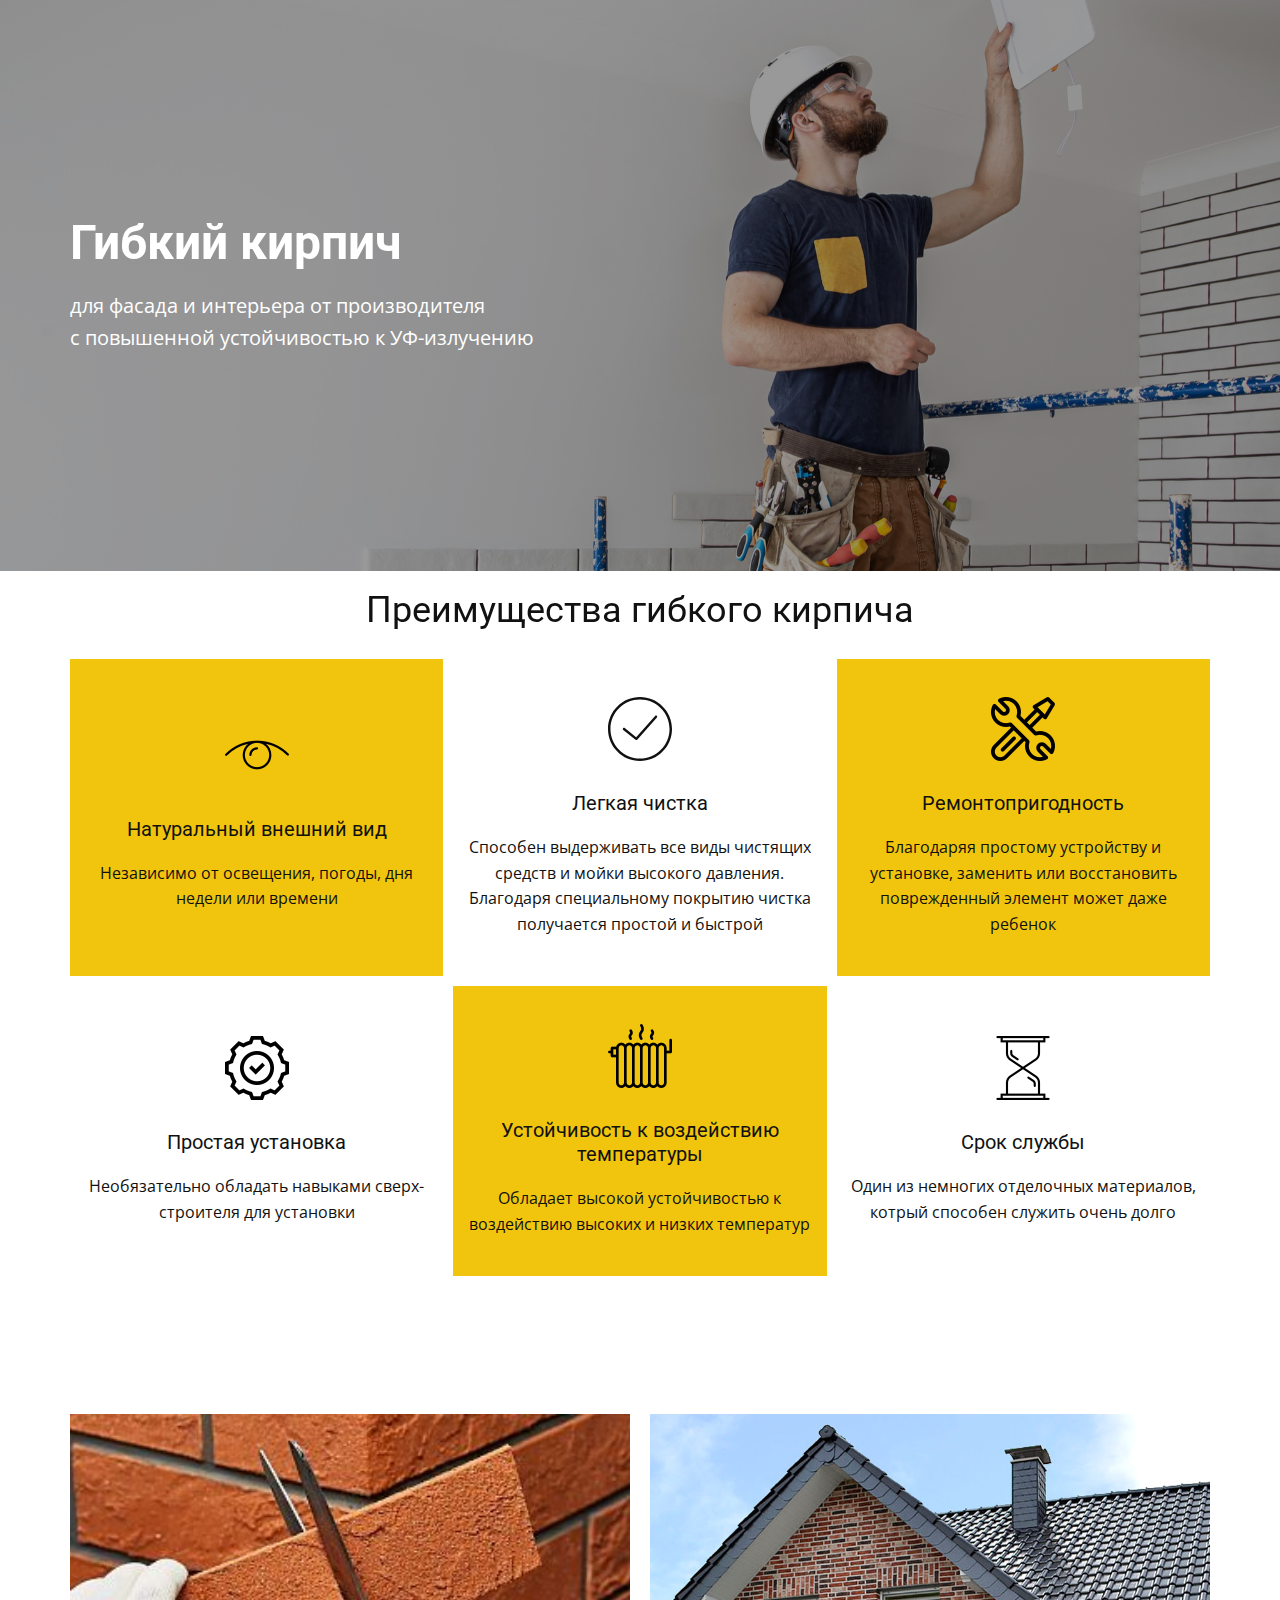
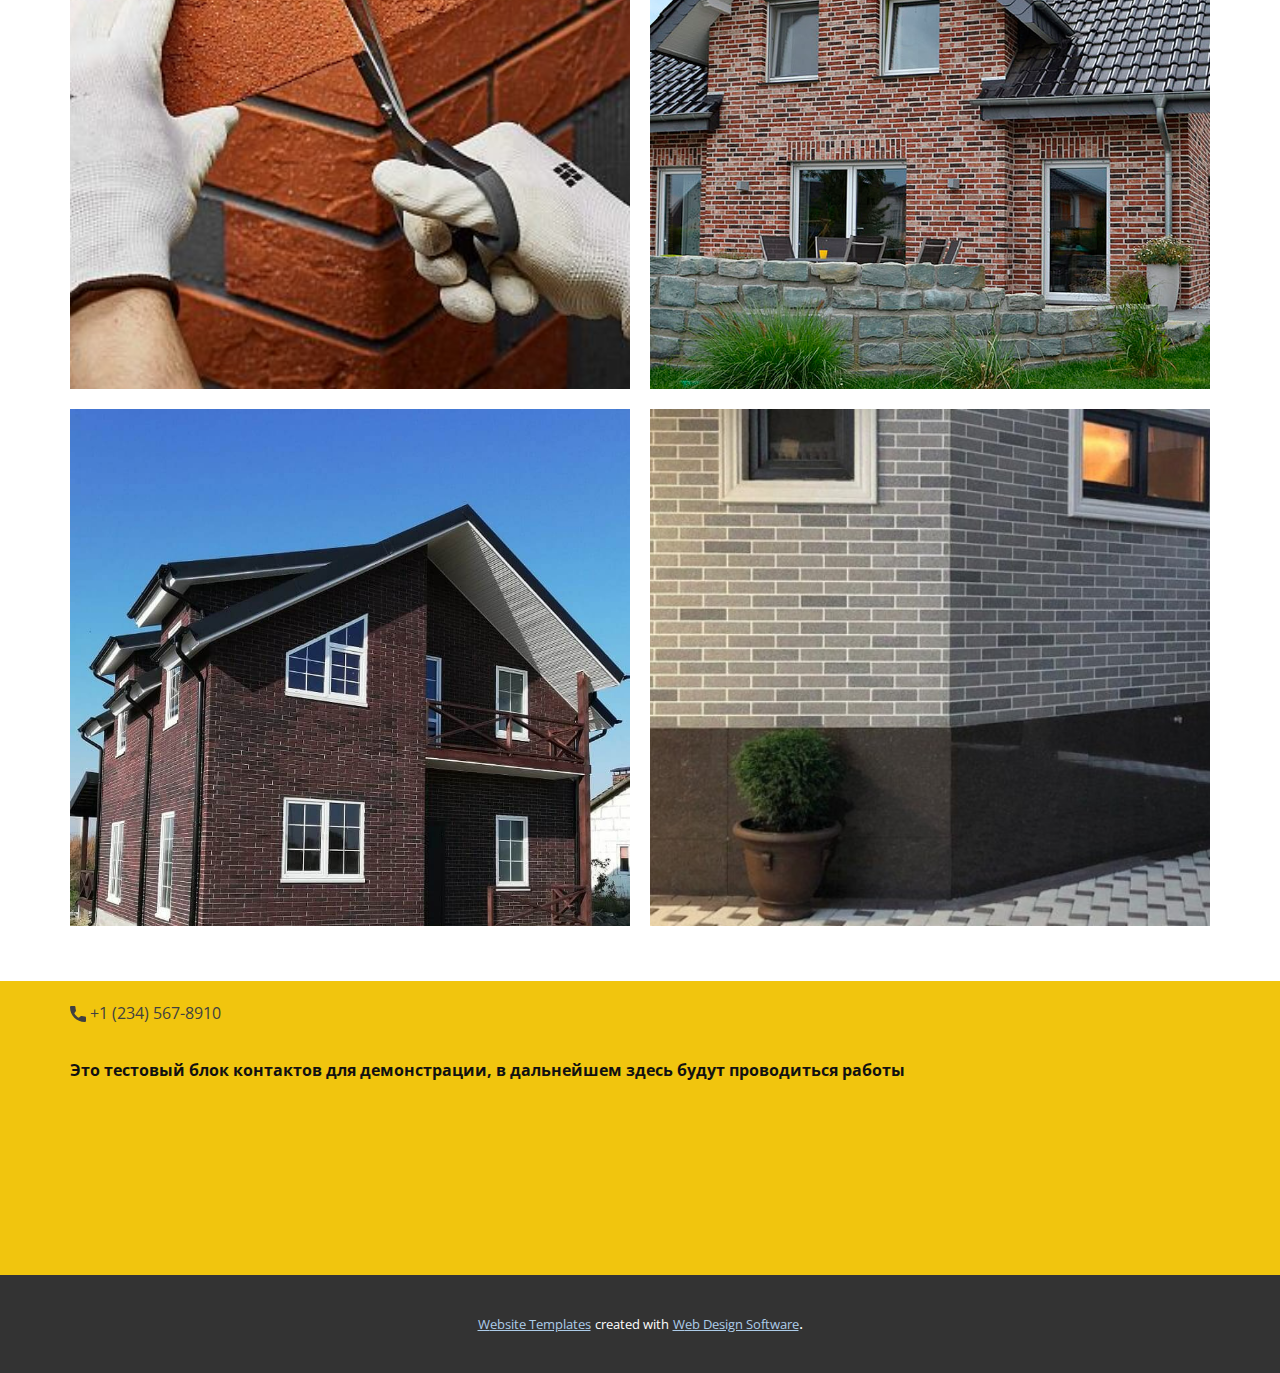
==== index.html @ 1a40c845 "init" ====
<!DOCTYPE html>
<html style="font-size: 16px;" lang="ru"><head>
    <meta name="viewport" content="width=device-width, initial-scale=1.0">
    <meta charset="utf-8">
    <meta name="keywords" content="​Electrician Services, ​Satisfaction Guaranteed, Our Services, Testimonials, ​Feel Free To Ask Me Anything">
    <meta name="description" content="">
    <title>Страница 2</title>
    <link rel="stylesheet" href="nicepage.css" media="screen">
<link rel="stylesheet" href="Страница-2.css" media="screen">
    <script class="u-script" type="text/javascript" src="jquery.js" defer=""></script>
    <script class="u-script" type="text/javascript" src="nicepage.js" defer=""></script>
    <meta name="generator" content="Nicepage 5.1.5, nicepage.com">
    <link id="u-theme-google-font" rel="stylesheet" href="https://fonts.googleapis.com/css?family=Roboto:100,100i,300,300i,400,400i,500,500i,700,700i,900,900i|Open+Sans:300,300i,400,400i,500,500i,600,600i,700,700i,800,800i">
    
    
    
    
    <script type="application/ld+json">{
		"@context": "http://schema.org",
		"@type": "Organization",
		"name": ""
}</script>
    <meta name="theme-color" content="#478ac9">
    <meta property="og:title" content="Страница 2">
    <meta property="og:type" content="website">
  </head>
  <body class="u-body u-xl-mode" data-lang="ru">
    <section class="u-clearfix u-image u-shading u-section-1" id="sec-0876" data-image-width="2000" data-image-height="1445">
      <div class="u-clearfix u-sheet u-valign-middle-lg u-valign-middle-md u-valign-middle-sm u-valign-middle-xl u-sheet-1">
        <h1 class="u-text u-text-1" data-animation-name="customAnimationIn" data-animation-duration="2000" data-lang-en="​Electrician Services">Гибкий кирпич</h1>
        <p class="u-text u-text-2" data-lang-en="​Our electricians deliver outstanding service and support at competitive prices. All of our work is guaranteed and complies with the highest industry standards.">для фасада и интерьера от производителя <br>с повышенной устойчивостью к УФ-излучению
        </p>
      </div>
    </section>
    <section class="u-clearfix u-container-align-center u-section-2" id="sec-66c0">
      <div class="u-clearfix u-sheet u-sheet-1">
        <h2 class="u-align-center u-text u-text-default u-text-1" data-animation-name="customAnimationIn" data-animation-duration="2000" data-lang-en="Our Services">Преимущества гибкого кирпича</h2>
        <div class="u-expanded-width u-list u-list-1">
          <div class="u-repeater u-repeater-1">
            <div class="u-container-align-center u-container-style u-custom-item u-list-item u-palette-3-base u-repeater-item u-list-item-1">
              <div class="u-container-layout u-similar-container u-valign-middle u-container-layout-1"><span class="u-align-center u-file-icon u-icon u-icon-1"><img src="images/149121.png" alt=""></span>
                <h5 class="u-align-center u-text u-text-default u-text-2" data-lang-en="Lighting">Натуральный внешний вид</h5>
                <p class="u-align-center u-text u-text-default u-text-3" data-lang-en="​Any time you are dealing with electricity, you need a certified expert. Anything less simply isn't safe."> Независимо от освещения, погоды, дня недели или времени</p>
              </div>
            </div>
            <div class="u-container-align-center u-container-style u-custom-item u-list-item u-repeater-item">
              <div class="u-container-layout u-similar-container u-valign-middle u-container-layout-2"><span class="u-align-center u-icon u-icon-2"><svg class="u-svg-link" preserveAspectRatio="xMidYMin slice" viewBox="0 0 52 52" style=""><use xmlns:xlink="http://www.w3.org/1999/xlink" xlink:href="#svg-28db"></use></svg><svg class="u-svg-content" viewBox="0 0 52 52" x="0px" y="0px" id="svg-28db" style="enable-background:new 0 0 52 52;"><g><path d="M26,0C11.664,0,0,11.663,0,26s11.664,26,26,26s26-11.663,26-26S40.336,0,26,0z M26,50C12.767,50,2,39.233,2,26
		S12.767,2,26,2s24,10.767,24,24S39.233,50,26,50z"></path><path d="M38.252,15.336l-15.369,17.29l-9.259-7.407c-0.43-0.345-1.061-0.274-1.405,0.156c-0.345,0.432-0.275,1.061,0.156,1.406
		l10,8C22.559,34.928,22.78,35,23,35c0.276,0,0.551-0.114,0.748-0.336l16-18c0.367-0.412,0.33-1.045-0.083-1.411
		C39.251,14.885,38.62,14.922,38.252,15.336z"></path>
</g></svg></span>
                <h5 class="u-align-center u-text u-text-default u-text-4" data-lang-en="Wiring">Легкая чистка</h5>
                <p class="u-align-center u-text u-text-default u-text-5" data-lang-en="​Any time you are dealing with electricity, you need a certified expert. Anything less simply isn't safe.">Способен выдерживать все виды чистящих средств и мойки высокого давления. Благодаря специальному покрытию чистка получается простой и быстрой</p>
              </div>
            </div>
            <div class="u-container-align-center u-container-style u-custom-item u-list-item u-palette-3-base u-repeater-item u-list-item-3">
              <div class="u-container-layout u-similar-container u-valign-middle u-container-layout-3"><span class="u-align-center u-file-icon u-icon u-text-black u-icon-3"><img src="images/807380-7b6f06cb.png" alt=""></span>
                <h5 class="u-align-center u-text u-text-default u-text-6" data-lang-en="Repair">Ремонтопригодность</h5>
                <p class="u-align-center u-text u-text-default u-text-7" data-lang-en="​Any time you are dealing with electricity, you need a certified expert. Anything less simply isn't safe.">Благодаряя простому устройству и установке, заменить или восстановить поврежденный элемент может даже ребенок</p>
              </div>
            </div>
            <div class="u-container-align-center u-container-style u-custom-item u-list-item u-repeater-item">
              <div class="u-container-layout u-similar-container u-valign-middle u-container-layout-4"><span class="u-align-center u-file-icon u-icon u-icon-4"><img src="images/4905165.png" alt=""></span>
                <h5 class="u-align-center u-text u-text-default u-text-8" data-lang-en="Installation">Простая установка</h5>
                <p class="u-align-center u-text u-text-default u-text-9" data-lang-en="​Any time you are dealing with electricity, you need a certified expert. Anything less simply isn't safe.">Необязательно обладать навыками сверх-строителя для установки</p>
              </div>
            </div>
            <div class="u-container-align-center u-container-style u-custom-item u-list-item u-palette-3-base u-repeater-item u-list-item-5">
              <div class="u-container-layout u-similar-container u-valign-middle u-container-layout-5"><span class="u-align-center u-file-icon u-icon u-icon-5"><img src="images/289759.png" alt=""></span>
                <h5 class="u-align-center u-text u-text-default u-text-10" data-lang-en="Heating">Устойчивость к воздействию температуры</h5>
                <p class="u-align-center u-text u-text-default u-text-11" data-lang-en="​Any time you are dealing with electricity, you need a certified expert. Anything less simply isn't safe.">Обладает высокой устойчивостью к воздействию высоких и низких температур</p>
              </div>
            </div>
            <div class="u-container-align-center u-container-style u-custom-item u-list-item u-repeater-item">
              <div class="u-container-layout u-similar-container u-valign-middle u-container-layout-6"><span class="u-align-center u-file-icon u-icon u-icon-6"><img src="images/149235.png" alt=""></span>
                <h5 class="u-align-center u-text u-text-default u-text-12" data-lang-en="Security">Срок службы</h5>
                <p class="u-align-center u-text u-text-default u-text-13" data-lang-en="​Any time you are dealing with electricity, you need a certified expert. Anything less simply isn't safe.">Один из немногих отделочных материалов, котрый способен служить очень долго</p>
              </div>
            </div>
          </div>
        </div>
      </div>
    </section>
    <section class="u-align-left u-clearfix u-section-3" id="carousel_75d4">
      <div class="u-clearfix u-sheet u-sheet-1">
        <div class="data-layout-selected u-align-left u-clearfix u-expanded-width u-gutter-20 u-layout-wrap u-layout-wrap-1">
          <div class="u-layout">
            <div class="u-layout-col">
              <div class="u-size-30">
                <div class="u-layout-row">
                  <div class="u-align-center u-container-align-center u-container-style u-image u-layout-cell u-size-30 u-image-1" data-image-width="540" data-image-height="345">
                    <div class="u-container-layout u-valign-middle u-container-layout-1">
                      <div class="u-align-center u-container-align-center u-container-style u-group u-palette-3-base u-group-1" data-animation-name="customAnimationIn" data-animation-duration="2000">
                        <div class="u-container-layout u-valign-middle u-container-layout-2">
                          <h3 class="u-align-center u-text u-text-1" data-lang-en="Recent Projects"> Универсальный материал </h3>
                          <p class="u-align-center u-text u-text-2" data-lang-en="​​Excepteur sint occaecat cupidatat non proident, sunt in culpa qui officia deserunt mollit anim id est laborum.&amp;nbsp;​Ut enim ad minim veniam, quis nostrud exercitation ullamco laboris nisi ut aliquip ex ea commodo consequat."> Подойдет как для внешней, так и для внутренней отделки</p>
                        </div>
                      </div>
                    </div>
                  </div>
                  <div class="u-container-style u-image u-layout-cell u-size-30 u-image-2" data-image-width="1349" data-image-height="900">
                    <div class="u-container-layout u-container-layout-3"></div>
                  </div>
                </div>
              </div>
              <div class="u-size-30">
                <div class="u-layout-row">
                  <div class="u-container-style u-image u-layout-cell u-size-30 u-image-3" data-image-width="837" data-image-height="837">
                    <div class="u-container-layout u-container-layout-4"></div>
                  </div>
                  <div class="u-container-style u-image u-layout-cell u-size-30 u-image-4" data-image-width="720" data-image-height="448">
                    <div class="u-container-layout u-container-layout-5"></div>
                  </div>
                </div>
              </div>
            </div>
          </div>
        </div>
      </div>
    </section>
    
    
    <footer class="u-align-center u-clearfix u-footer u-palette-3-base u-footer" id="sec-d04b"><div class="u-clearfix u-sheet u-valign-middle-sm u-valign-middle-xs u-sheet-1">
        <a href="https://nicepage.com/c/video-website-templates" class="u-active-none u-border-2 u-border-grey-75 u-border-no-bottom u-border-no-left u-border-no-right u-border-no-top u-bottom-left-radius-0 u-bottom-right-radius-0 u-btn u-btn-rectangle u-button-style u-hover-none u-none u-radius-0 u-top-left-radius-0 u-top-right-radius-0 u-btn-1"><span class="u-icon"><svg class="u-svg-content" viewBox="0 0 405.333 405.333" x="0px" y="0px" style="width: 1em; height: 1em;"><path d="M373.333,266.88c-25.003,0-49.493-3.904-72.704-11.563c-11.328-3.904-24.192-0.896-31.637,6.699l-46.016,34.752    c-52.8-28.181-86.592-61.952-114.389-114.368l33.813-44.928c8.512-8.512,11.563-20.971,7.915-32.64    C142.592,81.472,138.667,56.96,138.667,32c0-17.643-14.357-32-32-32H32C14.357,0,0,14.357,0,32    c0,205.845,167.488,373.333,373.333,373.333c17.643,0,32-14.357,32-32V298.88C405.333,281.237,390.976,266.88,373.333,266.88z"></path></svg><img></span>&nbsp;+1 (234) 567-8910
        </a>
        <p class="u-text u-text-default u-text-1">Это тестовый блок контактов для демонстрации, в дальнейшем здесь будут проводиться работы</p>
      </div></footer>
    <section class="u-backlink u-clearfix u-grey-80">
      <a class="u-link" href="https://nicepage.com/website-templates" target="_blank">
        <span>Website Templates</span>
      </a>
      <p class="u-text">
        <span>created with</span>
      </p>
      <a class="u-link" href="" target="_blank">
        <span>Web Design Software</span>
      </a>. 
    </section>
  
</body></html>
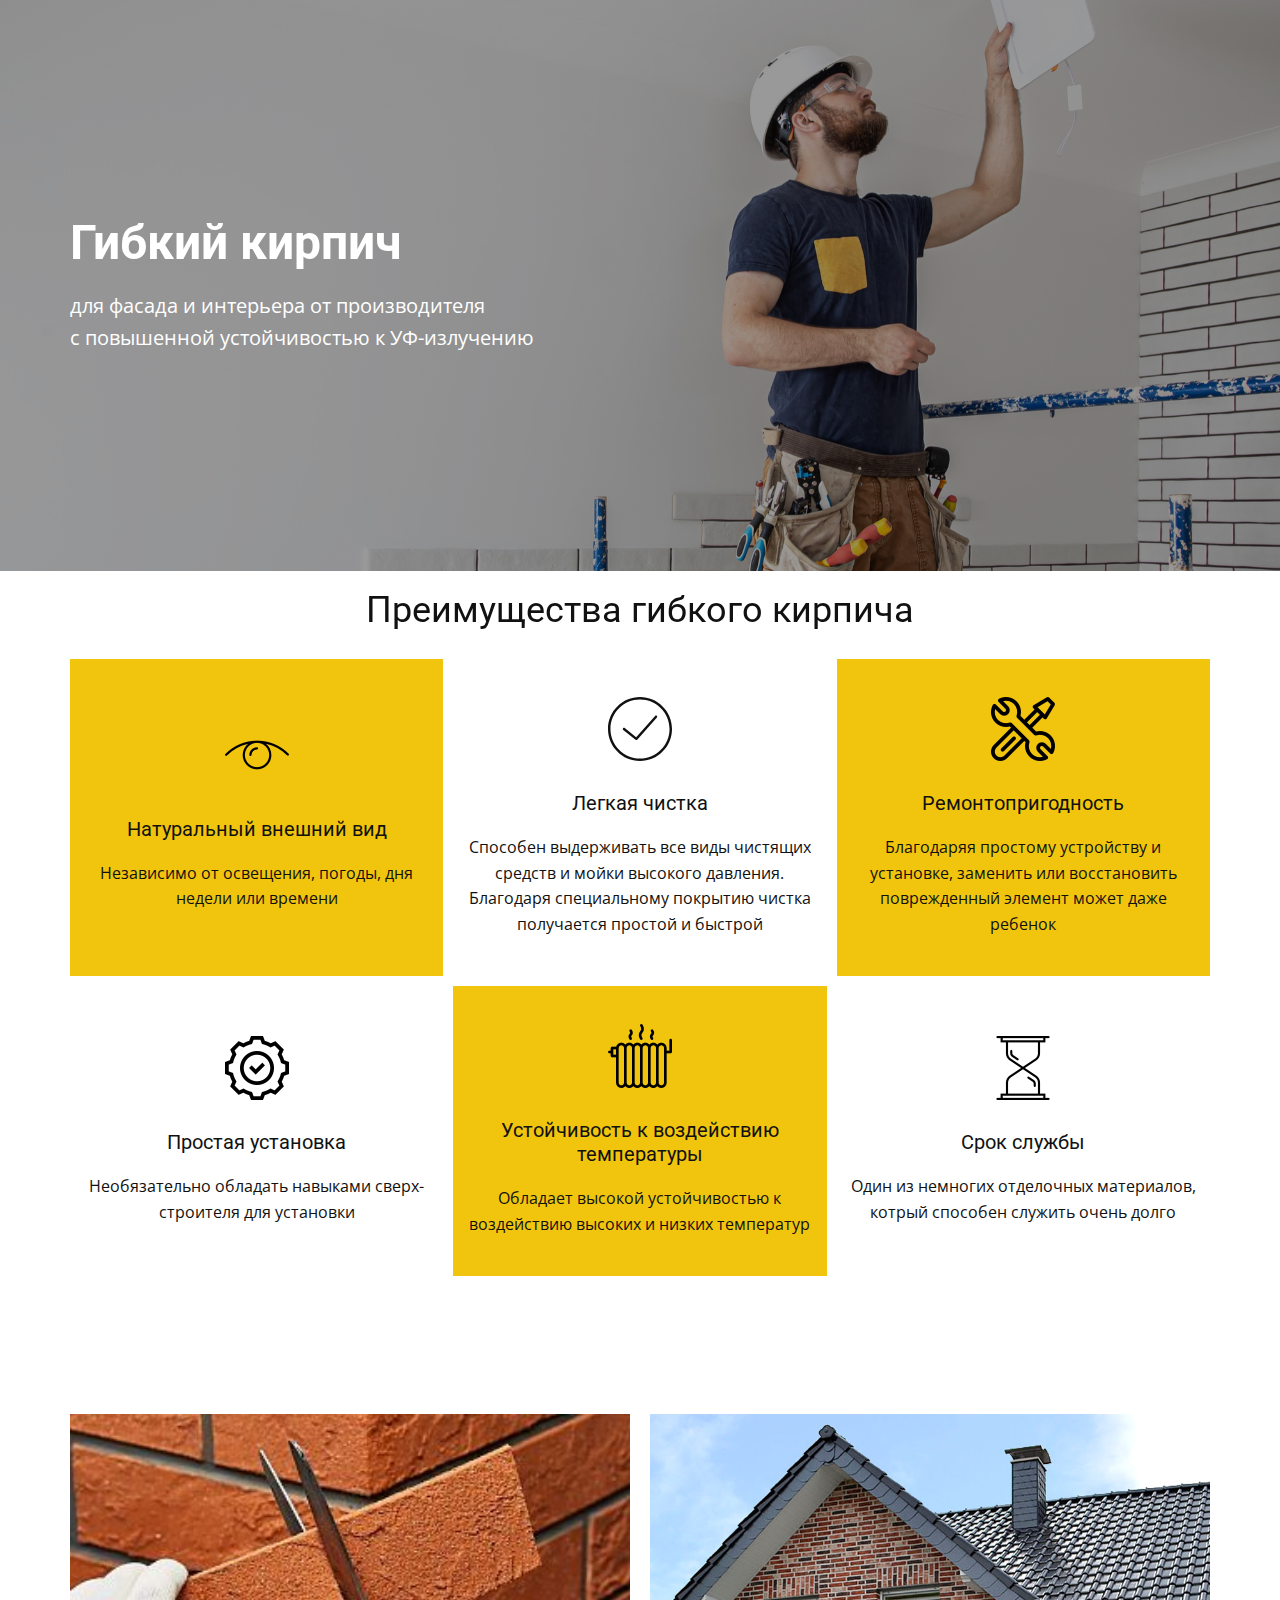
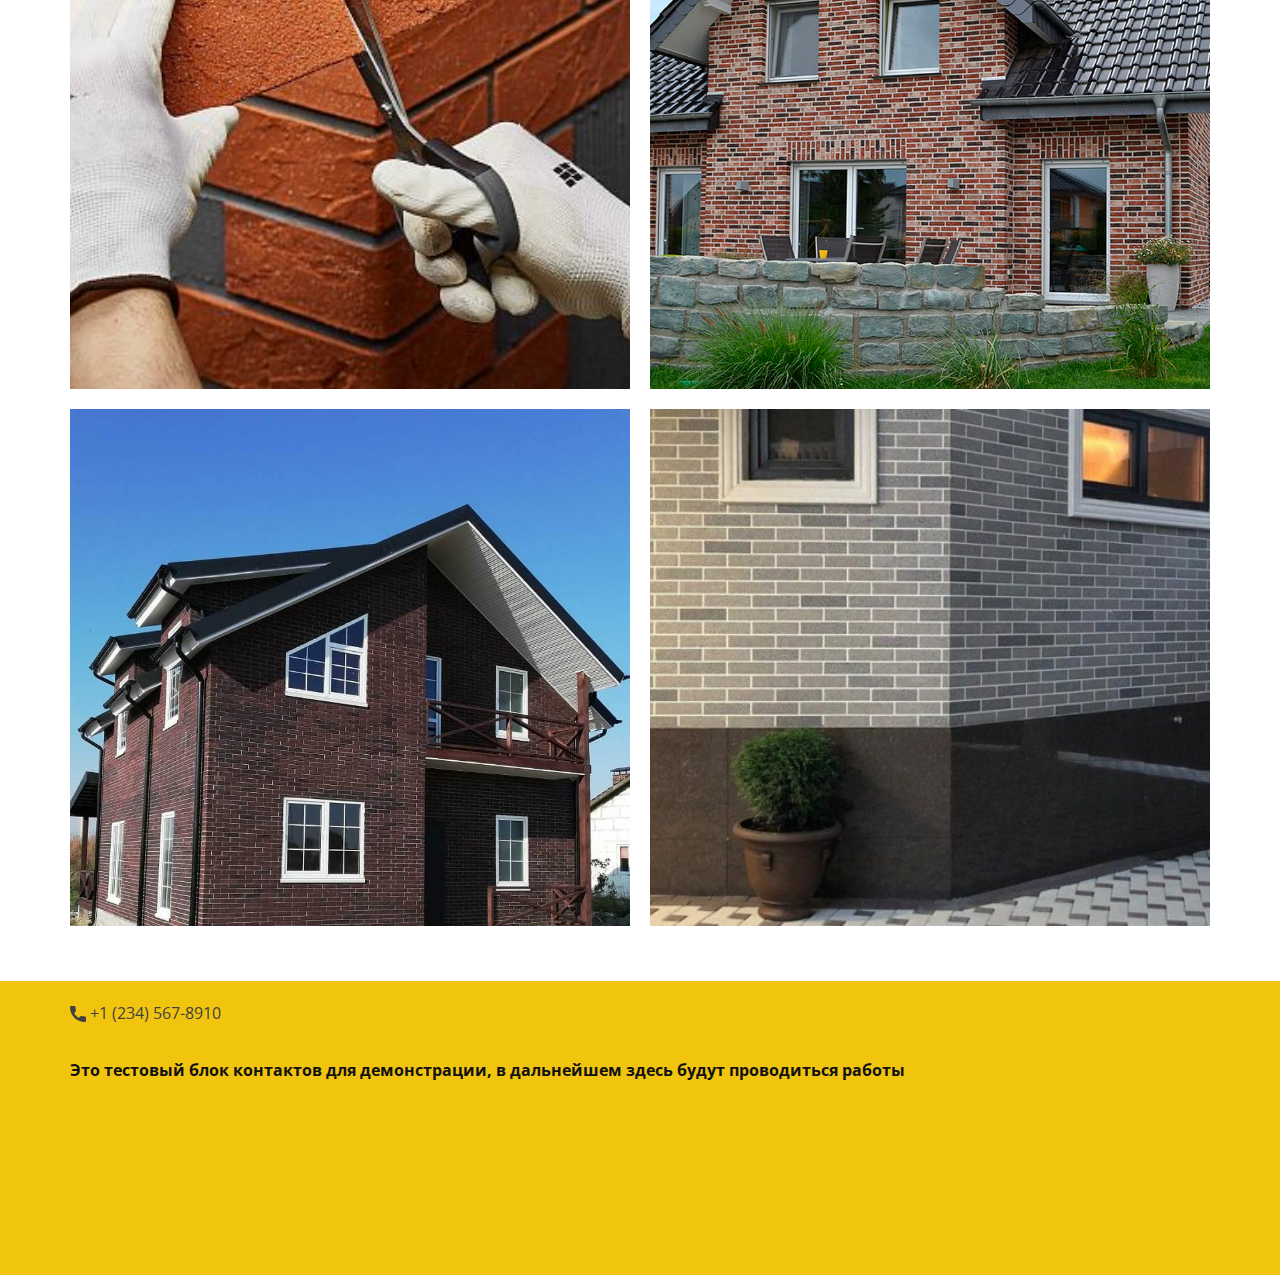
==== commit 456f2785: "cleaned footer text" ====
--- a/index.html
+++ b/index.html
@@ -4,7 +4,7 @@
     <meta charset="utf-8">
     <meta name="keywords" content="​Electrician Services, ​Satisfaction Guaranteed, Our Services, Testimonials, ​Feel Free To Ask Me Anything">
     <meta name="description" content="">
-    <title>Страница 2</title>
+    <title>Гибкий кирпич</title>
     <link rel="stylesheet" href="nicepage.css" media="screen">
 <link rel="stylesheet" href="Страница-2.css" media="screen">
     <script class="u-script" type="text/javascript" src="jquery.js" defer=""></script>
@@ -124,17 +124,5 @@
         <a href="https://nicepage.com/c/video-website-templates" class="u-active-none u-border-2 u-border-grey-75 u-border-no-bottom u-border-no-left u-border-no-right u-border-no-top u-bottom-left-radius-0 u-bottom-right-radius-0 u-btn u-btn-rectangle u-button-style u-hover-none u-none u-radius-0 u-top-left-radius-0 u-top-right-radius-0 u-btn-1"><span class="u-icon"><svg class="u-svg-content" viewBox="0 0 405.333 405.333" x="0px" y="0px" style="width: 1em; height: 1em;"><path d="M373.333,266.88c-25.003,0-49.493-3.904-72.704-11.563c-11.328-3.904-24.192-0.896-31.637,6.699l-46.016,34.752    c-52.8-28.181-86.592-61.952-114.389-114.368l33.813-44.928c8.512-8.512,11.563-20.971,7.915-32.64    C142.592,81.472,138.667,56.96,138.667,32c0-17.643-14.357-32-32-32H32C14.357,0,0,14.357,0,32    c0,205.845,167.488,373.333,373.333,373.333c17.643,0,32-14.357,32-32V298.88C405.333,281.237,390.976,266.88,373.333,266.88z"></path></svg><img></span>&nbsp;+1 (234) 567-8910
         </a>
         <p class="u-text u-text-default u-text-1">Это тестовый блок контактов для демонстрации, в дальнейшем здесь будут проводиться работы</p>
-      </div></footer>
-    <section class="u-backlink u-clearfix u-grey-80">
-      <a class="u-link" href="https://nicepage.com/website-templates" target="_blank">
-        <span>Website Templates</span>
-      </a>
-      <p class="u-text">
-        <span>created with</span>
-      </p>
-      <a class="u-link" href="" target="_blank">
-        <span>Web Design Software</span>
-      </a>. 
-    </section>
-  
+      </div></footer>  
 </body></html>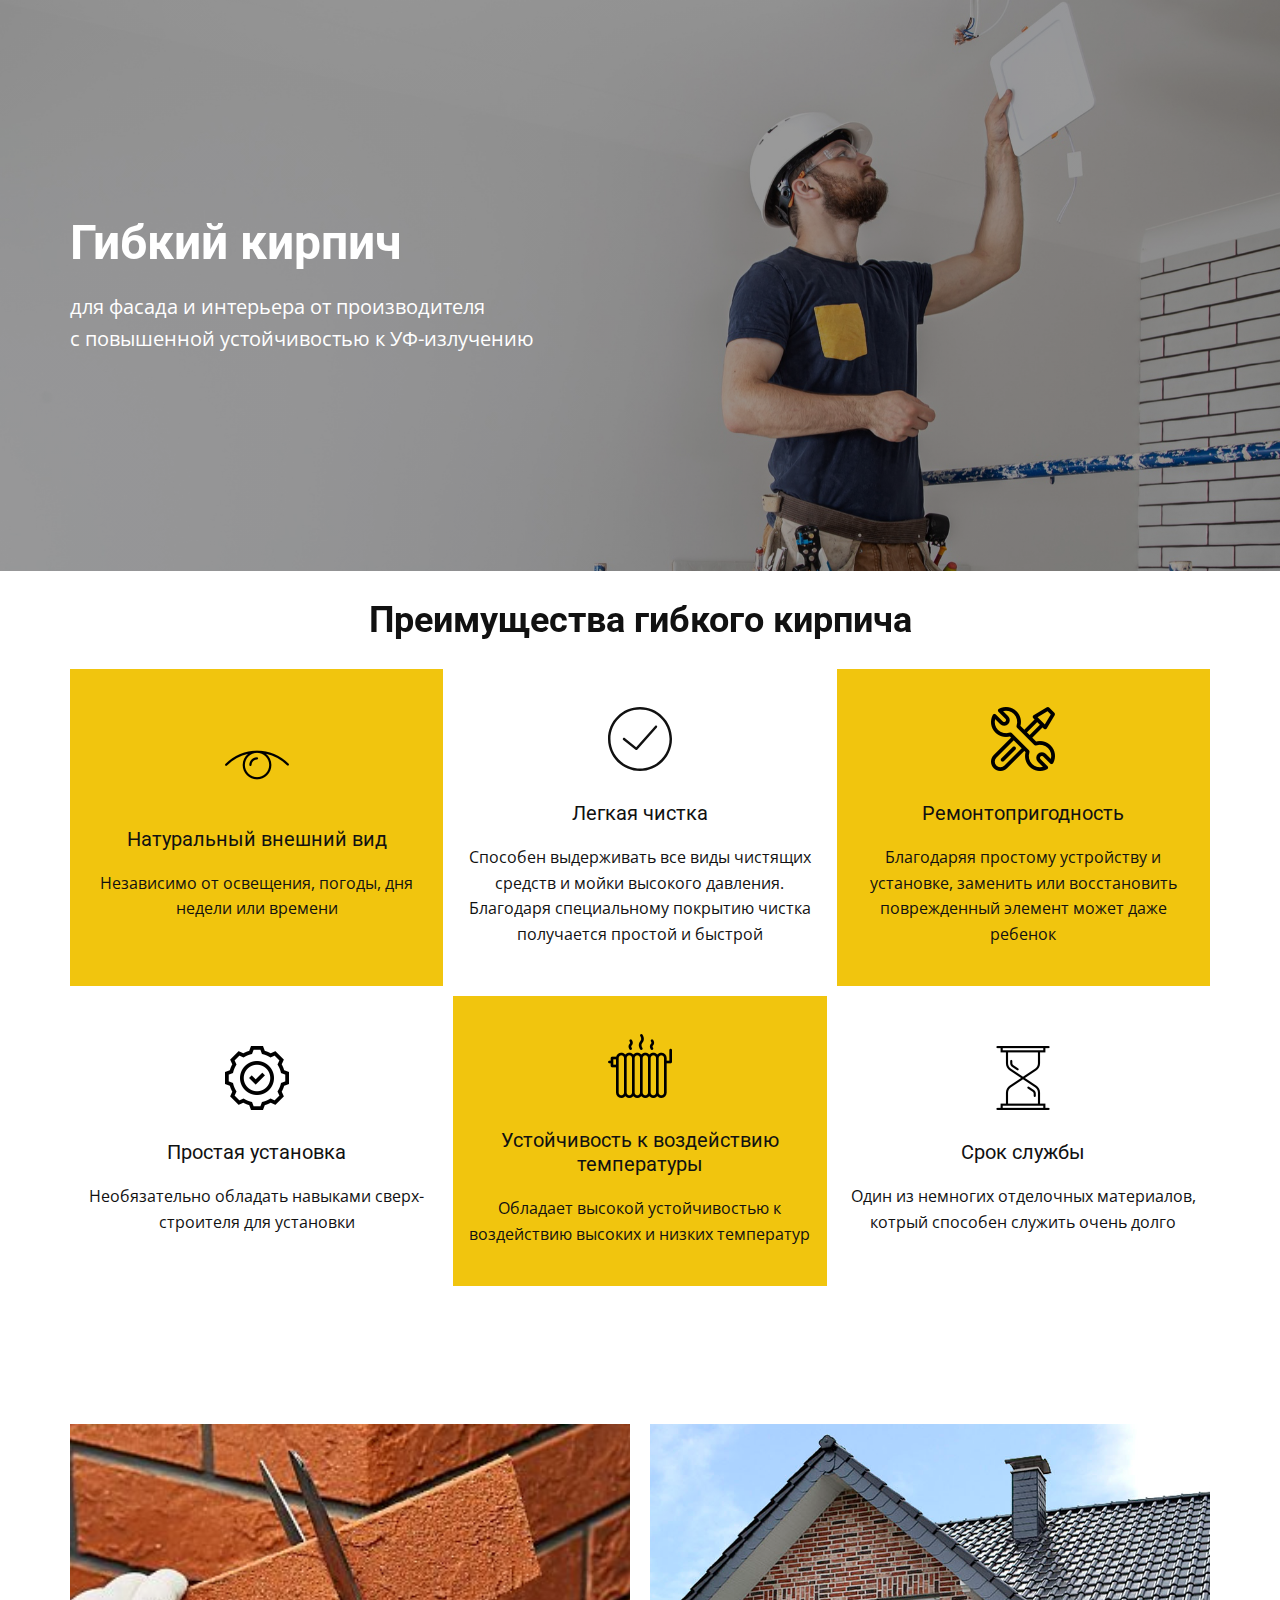
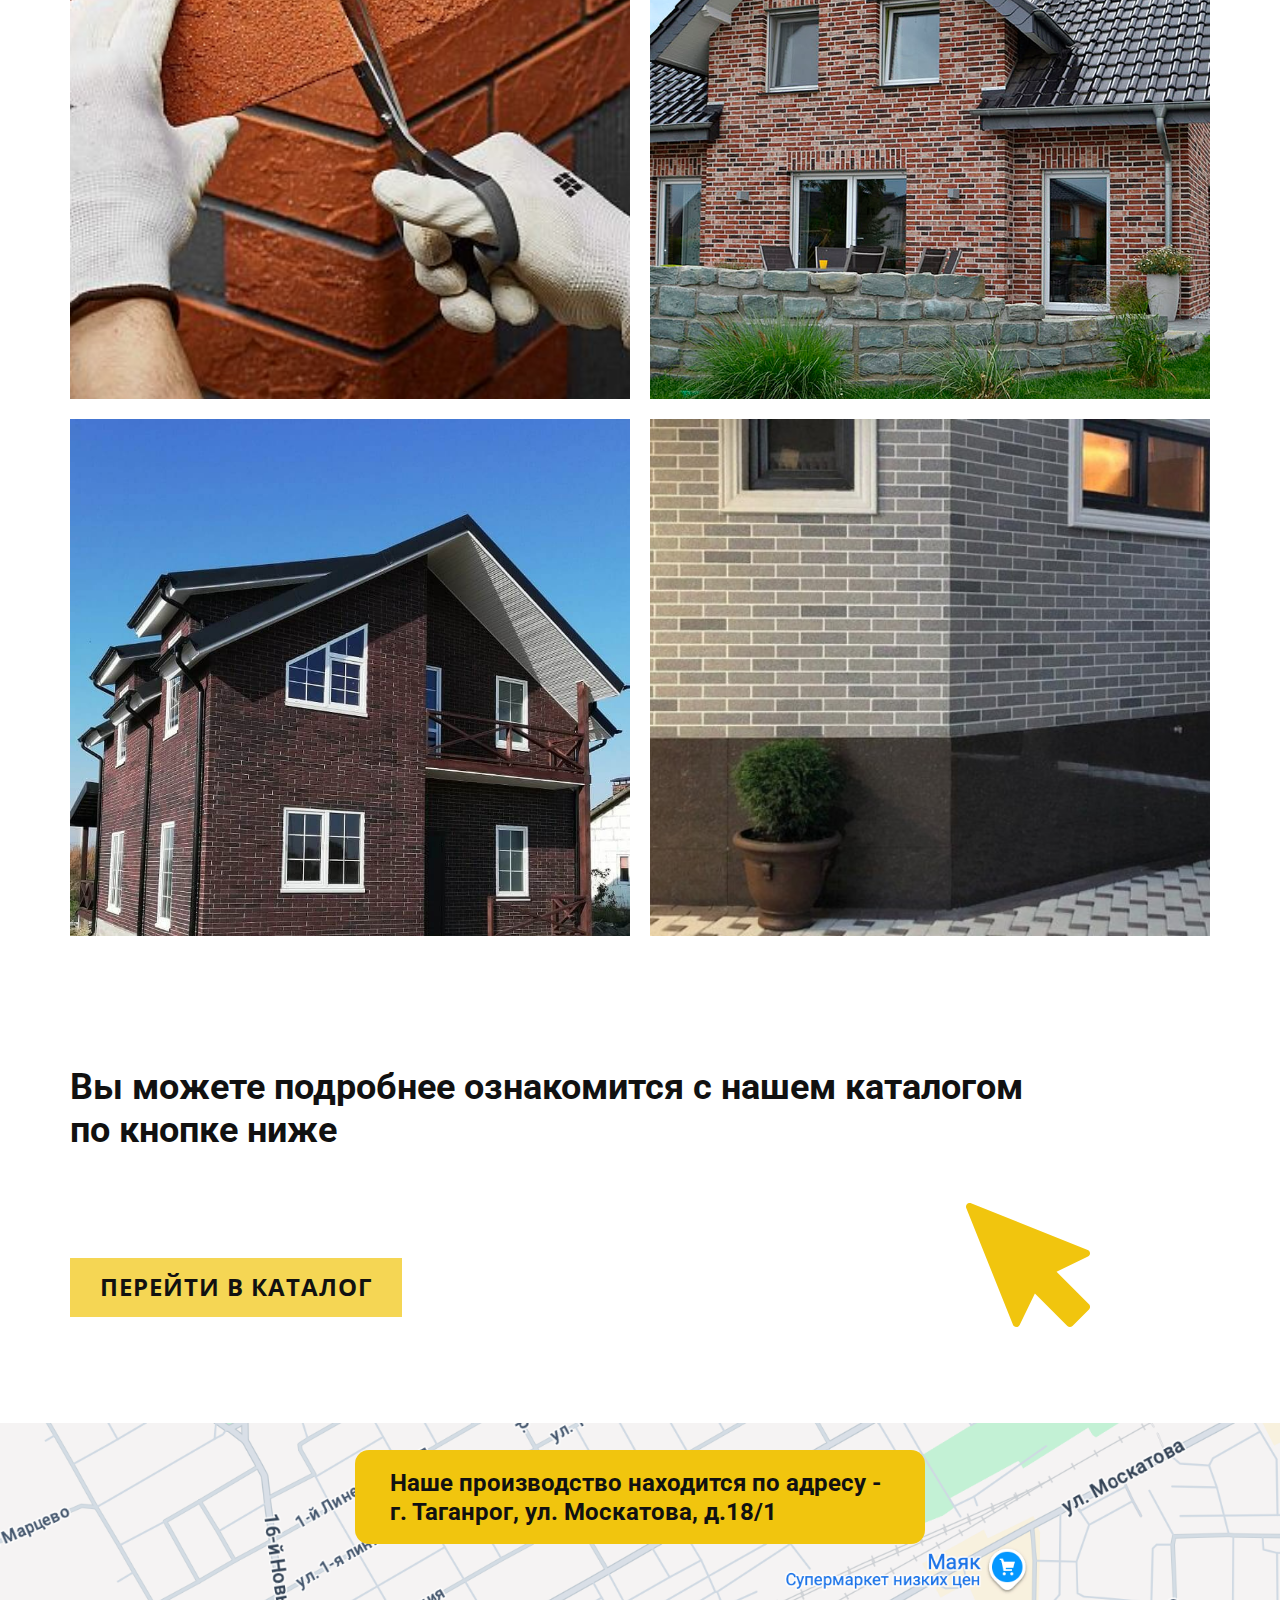
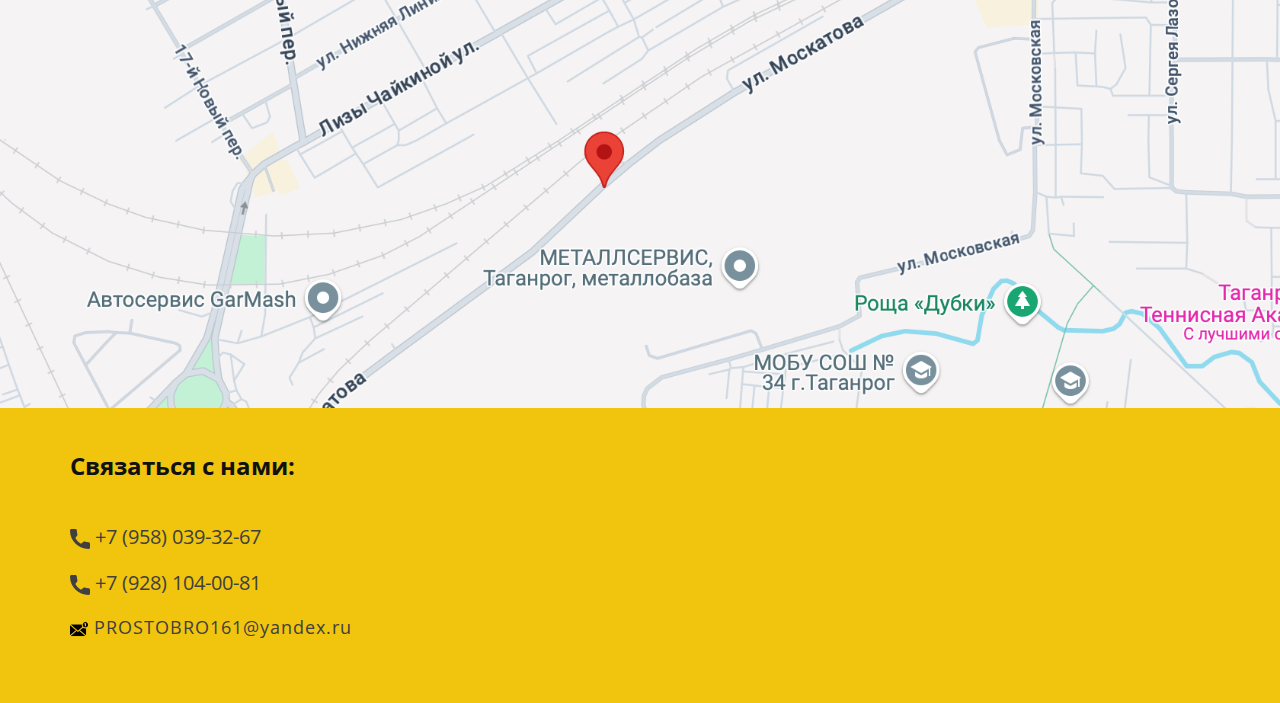
==== commit 845f8616: "updated" ====
--- a/index.html
+++ b/index.html
@@ -6,13 +6,11 @@
     <meta name="description" content="">
     <title>Гибкий кирпич</title>
     <link rel="stylesheet" href="nicepage.css" media="screen">
-<link rel="stylesheet" href="Страница-2.css" media="screen">
+<link rel="stylesheet" href="Гибкий-кирпич.css" media="screen">
     <script class="u-script" type="text/javascript" src="jquery.js" defer=""></script>
     <script class="u-script" type="text/javascript" src="nicepage.js" defer=""></script>
     <meta name="generator" content="Nicepage 5.1.5, nicepage.com">
     <link id="u-theme-google-font" rel="stylesheet" href="https://fonts.googleapis.com/css?family=Roboto:100,100i,300,300i,400,400i,500,500i,700,700i,900,900i|Open+Sans:300,300i,400,400i,500,500i,600,600i,700,700i,800,800i">
-    
-    
     
     
     <script type="application/ld+json">{
@@ -21,12 +19,12 @@
 		"name": ""
 }</script>
     <meta name="theme-color" content="#478ac9">
-    <meta property="og:title" content="Страница 2">
+    <meta property="og:title" content="Гибкий кирпич">
     <meta property="og:type" content="website">
   </head>
-  <body class="u-body u-xl-mode" data-lang="ru">
-    <section class="u-clearfix u-image u-shading u-section-1" id="sec-0876" data-image-width="2000" data-image-height="1445">
-      <div class="u-clearfix u-sheet u-valign-middle-lg u-valign-middle-md u-valign-middle-sm u-valign-middle-xl u-sheet-1">
+  <body data-home-page="Гибкий-кирпич.html" data-home-page-title="Гибкий кирпич" class="u-body u-xl-mode" data-lang="ru">
+    <section class="u-clearfix u-image u-lightbox u-parallax u-shading u-section-1" id="sec-0876" data-image-width="2000" data-image-height="1445">
+      <div class="u-clearfix u-sheet u-sheet-1">
         <h1 class="u-text u-text-1" data-animation-name="customAnimationIn" data-animation-duration="2000" data-lang-en="​Electrician Services">Гибкий кирпич</h1>
         <p class="u-text u-text-2" data-lang-en="​Our electricians deliver outstanding service and support at competitive prices. All of our work is guaranteed and complies with the highest industry standards.">для фасада и интерьера от производителя <br>с повышенной устойчивостью к УФ-излучению
         </p>
@@ -37,13 +35,13 @@
         <h2 class="u-align-center u-text u-text-default u-text-1" data-animation-name="customAnimationIn" data-animation-duration="2000" data-lang-en="Our Services">Преимущества гибкого кирпича</h2>
         <div class="u-expanded-width u-list u-list-1">
           <div class="u-repeater u-repeater-1">
-            <div class="u-container-align-center u-container-style u-custom-item u-list-item u-palette-3-base u-repeater-item u-list-item-1">
+            <div class="u-container-align-center u-container-style u-custom-item u-list-item u-palette-3-base u-repeater-item u-shape-rectangle u-list-item-1">
               <div class="u-container-layout u-similar-container u-valign-middle u-container-layout-1"><span class="u-align-center u-file-icon u-icon u-icon-1"><img src="images/149121.png" alt=""></span>
                 <h5 class="u-align-center u-text u-text-default u-text-2" data-lang-en="Lighting">Натуральный внешний вид</h5>
                 <p class="u-align-center u-text u-text-default u-text-3" data-lang-en="​Any time you are dealing with electricity, you need a certified expert. Anything less simply isn't safe."> Независимо от освещения, погоды, дня недели или времени</p>
               </div>
             </div>
-            <div class="u-container-align-center u-container-style u-custom-item u-list-item u-repeater-item">
+            <div class="u-container-align-center u-container-style u-custom-item u-list-item u-repeater-item u-shape-round u-top-right-radius-20">
               <div class="u-container-layout u-similar-container u-valign-middle u-container-layout-2"><span class="u-align-center u-icon u-icon-2"><svg class="u-svg-link" preserveAspectRatio="xMidYMin slice" viewBox="0 0 52 52" style=""><use xmlns:xlink="http://www.w3.org/1999/xlink" xlink:href="#svg-28db"></use></svg><svg class="u-svg-content" viewBox="0 0 52 52" x="0px" y="0px" id="svg-28db" style="enable-background:new 0 0 52 52;"><g><path d="M26,0C11.664,0,0,11.663,0,26s11.664,26,26,26s26-11.663,26-26S40.336,0,26,0z M26,50C12.767,50,2,39.233,2,26
 		S12.767,2,26,2s24,10.767,24,24S39.233,50,26,50z"></path><path d="M38.252,15.336l-15.369,17.29l-9.259-7.407c-0.43-0.345-1.061-0.274-1.405,0.156c-0.345,0.432-0.275,1.061,0.156,1.406
 		l10,8C22.559,34.928,22.78,35,23,35c0.276,0,0.551-0.114,0.748-0.336l16-18c0.367-0.412,0.33-1.045-0.083-1.411
@@ -53,25 +51,25 @@
                 <p class="u-align-center u-text u-text-default u-text-5" data-lang-en="​Any time you are dealing with electricity, you need a certified expert. Anything less simply isn't safe.">Способен выдерживать все виды чистящих средств и мойки высокого давления. Благодаря специальному покрытию чистка получается простой и быстрой</p>
               </div>
             </div>
-            <div class="u-container-align-center u-container-style u-custom-item u-list-item u-palette-3-base u-repeater-item u-list-item-3">
+            <div class="u-container-align-center u-container-style u-custom-item u-list-item u-palette-3-base u-repeater-item u-shape-rectangle u-list-item-3">
               <div class="u-container-layout u-similar-container u-valign-middle u-container-layout-3"><span class="u-align-center u-file-icon u-icon u-text-black u-icon-3"><img src="images/807380-7b6f06cb.png" alt=""></span>
                 <h5 class="u-align-center u-text u-text-default u-text-6" data-lang-en="Repair">Ремонтопригодность</h5>
                 <p class="u-align-center u-text u-text-default u-text-7" data-lang-en="​Any time you are dealing with electricity, you need a certified expert. Anything less simply isn't safe.">Благодаряя простому устройству и установке, заменить или восстановить поврежденный элемент может даже ребенок</p>
               </div>
             </div>
-            <div class="u-container-align-center u-container-style u-custom-item u-list-item u-repeater-item">
+            <div class="u-container-align-center u-container-style u-custom-item u-list-item u-repeater-item u-shape-round u-top-right-radius-20">
               <div class="u-container-layout u-similar-container u-valign-middle u-container-layout-4"><span class="u-align-center u-file-icon u-icon u-icon-4"><img src="images/4905165.png" alt=""></span>
                 <h5 class="u-align-center u-text u-text-default u-text-8" data-lang-en="Installation">Простая установка</h5>
                 <p class="u-align-center u-text u-text-default u-text-9" data-lang-en="​Any time you are dealing with electricity, you need a certified expert. Anything less simply isn't safe.">Необязательно обладать навыками сверх-строителя для установки</p>
               </div>
             </div>
-            <div class="u-container-align-center u-container-style u-custom-item u-list-item u-palette-3-base u-repeater-item u-list-item-5">
+            <div class="u-container-align-center u-container-style u-custom-item u-list-item u-palette-3-base u-repeater-item u-shape-rectangle u-list-item-5">
               <div class="u-container-layout u-similar-container u-valign-middle u-container-layout-5"><span class="u-align-center u-file-icon u-icon u-icon-5"><img src="images/289759.png" alt=""></span>
                 <h5 class="u-align-center u-text u-text-default u-text-10" data-lang-en="Heating">Устойчивость к воздействию температуры</h5>
                 <p class="u-align-center u-text u-text-default u-text-11" data-lang-en="​Any time you are dealing with electricity, you need a certified expert. Anything less simply isn't safe.">Обладает высокой устойчивостью к воздействию высоких и низких температур</p>
               </div>
             </div>
-            <div class="u-container-align-center u-container-style u-custom-item u-list-item u-repeater-item">
+            <div class="u-container-align-center u-container-style u-custom-item u-list-item u-repeater-item u-shape-round u-top-right-radius-20">
               <div class="u-container-layout u-similar-container u-valign-middle u-container-layout-6"><span class="u-align-center u-file-icon u-icon u-icon-6"><img src="images/149235.png" alt=""></span>
                 <h5 class="u-align-center u-text u-text-default u-text-12" data-lang-en="Security">Срок службы</h5>
                 <p class="u-align-center u-text u-text-default u-text-13" data-lang-en="​Any time you are dealing with electricity, you need a certified expert. Anything less simply isn't safe.">Один из немногих отделочных материалов, котрый способен служить очень долго</p>
@@ -90,10 +88,10 @@
                 <div class="u-layout-row">
                   <div class="u-align-center u-container-align-center u-container-style u-image u-layout-cell u-size-30 u-image-1" data-image-width="540" data-image-height="345">
                     <div class="u-container-layout u-valign-middle u-container-layout-1">
-                      <div class="u-align-center u-container-align-center u-container-style u-group u-palette-3-base u-group-1" data-animation-name="customAnimationIn" data-animation-duration="2000">
-                        <div class="u-container-layout u-valign-middle u-container-layout-2">
-                          <h3 class="u-align-center u-text u-text-1" data-lang-en="Recent Projects"> Универсальный материал </h3>
-                          <p class="u-align-center u-text u-text-2" data-lang-en="​​Excepteur sint occaecat cupidatat non proident, sunt in culpa qui officia deserunt mollit anim id est laborum.&amp;nbsp;​Ut enim ad minim veniam, quis nostrud exercitation ullamco laboris nisi ut aliquip ex ea commodo consequat."> Подойдет как для внешней, так и для внутренней отделки</p>
+                      <div class="u-align-left u-container-align-center u-container-style u-group u-palette-3-base u-group-1" data-animation-name="customAnimationIn" data-animation-duration="2000">
+                        <div class="u-container-layout u-container-layout-2">
+                          <h3 class="u-text u-text-1" data-lang-en="Recent Projects"> Универсальный материал </h3>
+                          <p class="u-text u-text-2" data-lang-en="​​Excepteur sint occaecat cupidatat non proident, sunt in culpa qui officia deserunt mollit anim id est laborum.&amp;nbsp;​Ut enim ad minim veniam, quis nostrud exercitation ullamco laboris nisi ut aliquip ex ea commodo consequat."> Подойдет как для внешней, так и для внутренней отделки</p>
                         </div>
                       </div>
                     </div>
@@ -118,11 +116,42 @@
         </div>
       </div>
     </section>
+    <section class="u-clearfix u-section-4" id="sec-f24f">
+      <div class="u-clearfix u-sheet u-sheet-1">
+        <h3 class="u-align-left u-text u-text-default u-text-1">Вы можете подробнее ознакомится с нашем каталогом&nbsp;<br> по кнопке ниже
+        </h3>
+        <a href="files/CATALOG_CLINKER_compressed_compressed_11zon.pdf" class="u-border-2 u-border-grey-75 u-btn u-button-style u-file-link u-hover-black u-palette-3-light-1 u-btn-1" target="_blank">Перейти в каталог</a>
+        <div class="u-shape u-shape-svg u-text-palette-3-base u-white u-shape-1">
+          <svg class="u-svg-link" preserveAspectRatio="none" viewBox="0 0 160 160" style=""><use xmlns:xlink="http://www.w3.org/1999/xlink" xlink:href="#svg-f4e7"></use></svg>
+          <svg class="u-svg-content" viewBox="0 0 160 160" x="0px" y="0px" id="svg-f4e7" style="enable-background:new 0 0 160 160;"><g><g><path d="M0.3,6.4L60.6,157c0.7,1.7,2.3,2.8,4.2,2.9c1.9,0.1,3.6-0.9,4.4-2.6l19.7-40.6l41.9,41.9c0.9,0.9,2.1,1.4,3.3,1.4
+			s2.4-0.5,3.3-1.4l21.3-21.3c0.9-0.9,1.4-2.1,1.4-3.3s-0.5-2.4-1.4-3.3l-41.9-41.9l40.6-19.7c1.6-0.8,2.7-2.6,2.6-4.4
+			c0-1.9-1.2-3.5-2.9-4.2L6.5,0.3C4.7-0.4,2.7,0,1.4,1.3C0,2.6-0.4,4.6,0.3,6.4z"></path>
+</g>
+</g></svg>
+        </div>
+      </div>
+    </section>
+    <section class="u-clearfix u-image u-typography-custom-page-typography-12--Map u-section-5" id="sec-7936" data-image-width="1680" data-image-height="1280">
+      <div class="u-clearfix u-sheet u-sheet-1">
+        <div class="u-container-style u-expanded-width-xs u-group u-palette-3-base u-radius-14 u-shape-round u-group-1">
+          <div class="u-container-layout u-container-layout-1">
+            <h5 class="u-text u-text-1">Наше производство находится по адресу - г. Таганрог, ул. Москатова, д.18/1<span style="font-weight: 700;"></span>
+            </h5>
+          </div>
+        </div>
+      </div>
+    </section>
     
     
     <footer class="u-align-center u-clearfix u-footer u-palette-3-base u-footer" id="sec-d04b"><div class="u-clearfix u-sheet u-valign-middle-sm u-valign-middle-xs u-sheet-1">
-        <a href="https://nicepage.com/c/video-website-templates" class="u-active-none u-border-2 u-border-grey-75 u-border-no-bottom u-border-no-left u-border-no-right u-border-no-top u-bottom-left-radius-0 u-bottom-right-radius-0 u-btn u-btn-rectangle u-button-style u-hover-none u-none u-radius-0 u-top-left-radius-0 u-top-right-radius-0 u-btn-1"><span class="u-icon"><svg class="u-svg-content" viewBox="0 0 405.333 405.333" x="0px" y="0px" style="width: 1em; height: 1em;"><path d="M373.333,266.88c-25.003,0-49.493-3.904-72.704-11.563c-11.328-3.904-24.192-0.896-31.637,6.699l-46.016,34.752    c-52.8-28.181-86.592-61.952-114.389-114.368l33.813-44.928c8.512-8.512,11.563-20.971,7.915-32.64    C142.592,81.472,138.667,56.96,138.667,32c0-17.643-14.357-32-32-32H32C14.357,0,0,14.357,0,32    c0,205.845,167.488,373.333,373.333,373.333c17.643,0,32-14.357,32-32V298.88C405.333,281.237,390.976,266.88,373.333,266.88z"></path></svg><img></span>&nbsp;+1 (234) 567-8910
+        <p class="u-text u-text-default u-text-1">Связаться с нами:</p>
+        <a href="tel:+7 (958) 039-32-67" class="u-active-none u-border-2 u-border-grey-75 u-border-no-bottom u-border-no-left u-border-no-right u-border-no-top u-bottom-left-radius-0 u-bottom-right-radius-0 u-btn u-btn-rectangle u-button-style u-hover-none u-none u-radius-0 u-top-left-radius-0 u-top-right-radius-0 u-btn-1">
+          <br><span class="u-icon"><svg class="u-svg-content" viewBox="0 0 405.333 405.333" x="0px" y="0px" style="width: 1em; height: 1em;"><path d="M373.333,266.88c-25.003,0-49.493-3.904-72.704-11.563c-11.328-3.904-24.192-0.896-31.637,6.699l-46.016,34.752    c-52.8-28.181-86.592-61.952-114.389-114.368l33.813-44.928c8.512-8.512,11.563-20.971,7.915-32.64    C142.592,81.472,138.667,56.96,138.667,32c0-17.643-14.357-32-32-32H32C14.357,0,0,14.357,0,32    c0,205.845,167.488,373.333,373.333,373.333c17.643,0,32-14.357,32-32V298.88C405.333,281.237,390.976,266.88,373.333,266.88z"></path></svg><img></span>&nbsp;+7 (958) 039-32-67<span style="font-size: 1.25rem;"></span>
         </a>
-        <p class="u-text u-text-default u-text-1">Это тестовый блок контактов для демонстрации, в дальнейшем здесь будут проводиться работы</p>
-      </div></footer>  
+        <a href="tel:+7 (928) 104-00-81" class="u-active-none u-border-2 u-border-grey-75 u-border-no-bottom u-border-no-left u-border-no-right u-border-no-top u-bottom-left-radius-0 u-bottom-right-radius-0 u-btn u-btn-rectangle u-button-style u-hover-none u-none u-radius-0 u-top-left-radius-0 u-top-right-radius-0 u-btn-2">
+          <br><span class="u-icon"><svg class="u-svg-content" viewBox="0 0 405.333 405.333" x="0px" y="0px" style="width: 1em; height: 1em;"><path d="M373.333,266.88c-25.003,0-49.493-3.904-72.704-11.563c-11.328-3.904-24.192-0.896-31.637,6.699l-46.016,34.752    c-52.8-28.181-86.592-61.952-114.389-114.368l33.813-44.928c8.512-8.512,11.563-20.971,7.915-32.64    C142.592,81.472,138.667,56.96,138.667,32c0-17.643-14.357-32-32-32H32C14.357,0,0,14.357,0,32    c0,205.845,167.488,373.333,373.333,373.333c17.643,0,32-14.357,32-32V298.88C405.333,281.237,390.976,266.88,373.333,266.88z"></path></svg><img></span>&nbsp;+7 (928) 104-00-81<span style="font-size: 1.25rem;"></span>
+        </a>
+        <a href="mailto:PROSTOBRO161@yandex.ru" class="u-active-none u-border-2 u-border-grey-75 u-border-no-bottom u-border-no-left u-border-no-right u-border-no-top u-btn u-button-style u-hover-none u-none u-text-hover-palette-1-base u-btn-3"><span class="u-file-icon u-icon"><img src="images/5335863.png" alt=""></span>&nbsp;PROSTOBRO161@yandex.ru
+        </a>
+      </div></footer>
 </body></html>--- a/nicepage.css
+++ b/nicepage.css
@@ -39075,19 +39075,40 @@
   min-height: 294px;
 }
 
+.u-footer .u-text-1 {
+  font-weight: 700;
+  font-size: 1.5rem;
+  margin: 39px auto 0 0;
+}
+
 .u-footer .u-btn-1 {
   background-image: none;
   border-style: none;
-  margin-bottom: 0;
+  font-size: 1.25rem;
+  margin: 4px auto 0 0;
   padding: 0;
 }
 
-.u-footer .u-text-1 {
-  margin-top: 30px;
-  margin-bottom: 60px;
-  font-weight: 700;
+.u-footer .u-btn-2 {
+  background-image: none;
+  border-style: none;
+  font-size: 1.25rem;
+  margin: -20px auto 0 0;
+  padding: 0;
 }
 
+.u-footer .u-btn-3 {
+  border-style: none;
+  font-size: 1.125rem;
+  letter-spacing: 1px;
+  margin: 12px auto 60px 0;
+  padding: 0;
+}
+@media (max-width: 1199px) {
+  .u-footer .u-btn-2 {
+    margin-top: -20px;
+  }
+}
 
 
 
--- a/Гибкий-кирпич.css
+++ b/Гибкий-кирпич.css
@@ -0,0 +1,573 @@
+ .u-section-1 {
+  background-image: linear-gradient(0deg, rgba(0,0,0,0.4), rgba(0,0,0,0.4)), url("images/ilder-with-beard-worker-white-helmet-work-installation-lamps-height-professional-overalls-with-drill-background-repair-site.jpg");
+  background-position: 50% 50%;
+}
+
+.u-section-1 .u-sheet-1 {
+  min-height: 571px;
+}
+
+.u-section-1 .u-text-1 {
+  font-weight: 700;
+  --animation-custom_in-translate_x: -200px;
+  --animation-custom_in-translate_y: 0px;
+  --animation-custom_in-opacity: 0;
+  --animation-custom_in-rotate: 0deg;
+  --animation-custom_in-scale: 1;
+  margin: 217px 585px 0 0;
+}
+
+.u-section-1 .u-text-2 {
+  font-size: 1.25rem;
+  margin: 21px 570px 60px 0;
+}
+
+@media (max-width: 1199px) {
+  .u-section-1 .u-text-1 {
+    margin-right: 385px;
+  }
+
+  .u-section-1 .u-text-2 {
+    margin-right: 370px;
+  }
+}
+
+@media (max-width: 991px) {
+   .u-section-1 {
+    background-position: 0% 40.08%;
+    background-size: 125%;
+  }
+
+  .u-section-1 .u-text-1 {
+    margin-right: 165px;
+  }
+
+  .u-section-1 .u-text-2 {
+    margin-right: 150px;
+  }
+}
+
+@media (max-width: 767px) {
+   .u-section-1 {
+    background-position: 23.67% 42.79%;
+    background-size: auto 125%;
+  }
+
+  .u-section-1 .u-sheet-1 {
+    min-height: 492px;
+  }
+
+  .u-section-1 .u-text-1 {
+    width: auto;
+    margin-right: 190px;
+  }
+
+  .u-section-1 .u-text-2 {
+    font-size: 1rem;
+    width: auto;
+    margin-right: 145px;
+  }
+}
+
+@media (max-width: 575px) {
+  .u-section-1 .u-sheet-1 {
+    min-height: 387px;
+  }
+
+  .u-section-1 .u-text-1 {
+    margin-top: 125px;
+    margin-right: 58px;
+  }
+
+  .u-section-1 .u-text-2 {
+    margin-right: 0;
+  }
+}.u-section-2 .u-sheet-1 {
+  min-height: 788px;
+}
+
+.u-section-2 .u-text-1 {
+  --animation-custom_in-translate_x: -200px;
+  --animation-custom_in-translate_y: 0px;
+  --animation-custom_in-opacity: 0;
+  --animation-custom_in-rotate: 0deg;
+  --animation-custom_in-scale: 1;
+  font-weight: 700;
+  margin: 30px auto 0;
+}
+
+.u-section-2 .u-list-1 {
+  margin-top: 28px;
+  margin-bottom: 59px;
+}
+
+.u-section-2 .u-repeater-1 {
+  grid-template-columns: repeat(3, calc(33.3333% - 6.66667px));
+  min-height: 617px;
+  grid-gap: 10px;
+}
+
+.u-section-2 .u-list-item-1 {
+  background-image: none;
+}
+
+.u-section-2 .u-container-layout-1 {
+  padding: 10px;
+}
+
+.u-section-2 .u-icon-1 {
+  width: 64px;
+  height: 64px;
+  margin: 0 auto;
+}
+
+.u-section-2 .u-text-2 {
+  margin: 30px auto 0;
+}
+
+.u-section-2 .u-text-3 {
+  margin: 20px 0 0;
+}
+
+.u-section-2 .u-container-layout-2 {
+  padding: 10px;
+}
+
+.u-section-2 .u-icon-2 {
+  width: 64px;
+  height: 64px;
+  margin: 0 auto;
+}
+
+.u-section-2 .u-text-4 {
+  margin: 30px auto 0;
+}
+
+.u-section-2 .u-text-5 {
+  margin: 20px 0 0;
+}
+
+.u-section-2 .u-list-item-3 {
+  background-image: none;
+}
+
+.u-section-2 .u-container-layout-3 {
+  padding: 10px;
+}
+
+.u-section-2 .u-icon-3 {
+  width: 64px;
+  height: 64px;
+  margin: 0 auto;
+}
+
+.u-section-2 .u-text-6 {
+  margin: 30px auto 0;
+}
+
+.u-section-2 .u-text-7 {
+  margin: 20px 0 0;
+}
+
+.u-section-2 .u-container-layout-4 {
+  padding: 10px;
+}
+
+.u-section-2 .u-icon-4 {
+  width: 64px;
+  height: 64px;
+  margin: 0 auto;
+}
+
+.u-section-2 .u-text-8 {
+  margin: 30px auto 0;
+}
+
+.u-section-2 .u-text-9 {
+  margin: 20px 0 0;
+}
+
+.u-section-2 .u-list-item-5 {
+  background-image: none;
+}
+
+.u-section-2 .u-container-layout-5 {
+  padding: 10px;
+}
+
+.u-section-2 .u-icon-5 {
+  width: 64px;
+  height: 64px;
+  margin: 0 auto;
+}
+
+.u-section-2 .u-text-10 {
+  margin: 30px auto 0;
+}
+
+.u-section-2 .u-text-11 {
+  margin: 20px 0 0;
+}
+
+.u-section-2 .u-container-layout-6 {
+  padding: 10px;
+}
+
+.u-section-2 .u-icon-6 {
+  width: 64px;
+  height: 64px;
+  margin: 0 auto;
+}
+
+.u-section-2 .u-text-12 {
+  margin: 30px auto 0;
+}
+
+.u-section-2 .u-text-13 {
+  margin: 20px 0 0;
+}
+
+@media (max-width: 1199px) {
+  .u-section-2 .u-list-1 {
+    margin-bottom: 20px;
+  }
+
+  .u-section-2 .u-repeater-1 {
+    min-height: 657px;
+  }
+}
+
+@media (max-width: 991px) {
+  .u-section-2 .u-repeater-1 {
+    grid-template-columns: repeat(2, calc(50% - 5px));
+    min-height: 1144px;
+  }
+}
+
+@media (max-width: 767px) {
+  .u-section-2 .u-repeater-1 {
+    grid-template-columns: 100%;
+  }
+}.u-section-3 .u-sheet-1 {
+  min-height: 1232px;
+}
+
+.u-section-3 .u-layout-wrap-1 {
+  margin-top: 65px;
+  margin-bottom: 55px;
+}
+
+.u-section-3 .u-image-1 {
+  min-height: 595px;
+  background-image: url("images/df30baecd2fef07324a729049086385b.jpg");
+  background-position: 50% 50%;
+}
+
+.u-section-3 .u-container-layout-1 {
+  padding: 30px 14px;
+}
+
+.u-section-3 .u-group-1 {
+  min-height: 327px;
+  width: 421px;
+  height: auto;
+  --animation-custom_in-translate_x: -200px;
+  --animation-custom_in-translate_y: 0px;
+  --animation-custom_in-opacity: 0;
+  --animation-custom_in-rotate: 0deg;
+  --animation-custom_in-scale: 1;
+  margin: 0 auto;
+}
+
+.u-section-3 .u-container-layout-2 {
+  padding: 30px;
+}
+
+.u-section-3 .u-text-1 {
+  margin: 63px 0 0;
+}
+
+.u-section-3 .u-text-2 {
+  font-weight: 700;
+  margin: 21px 0 0;
+}
+
+.u-section-3 .u-image-2 {
+  min-height: 595px;
+  background-image: url("images/2-3.jpg");
+  background-position: 50% 50%;
+}
+
+.u-section-3 .u-container-layout-3 {
+  padding: 30px;
+}
+
+.u-section-3 .u-image-3 {
+  min-height: 537px;
+  background-image: url("images/126345452_421151699272137_6918860123762054080_n1.jpg");
+  background-position: 50% 50%;
+}
+
+.u-section-3 .u-container-layout-4 {
+  padding: 30px;
+}
+
+.u-section-3 .u-image-4 {
+  min-height: 537px;
+  background-image: url("images/66128ad7339b8ea761056bab-21.jpg");
+  background-position: 50% 50%;
+}
+
+.u-section-3 .u-container-layout-5 {
+  padding: 30px;
+}
+
+@media (max-width: 1199px) {
+  .u-section-3 .u-sheet-1 {
+    min-height: 1034px;
+  }
+
+  .u-section-3 .u-image-1 {
+    min-height: 491px;
+  }
+
+  .u-section-3 .u-group-1 {
+    height: auto;
+  }
+
+  .u-section-3 .u-image-2 {
+    min-height: 491px;
+  }
+
+  .u-section-3 .u-image-3 {
+    min-height: 443px;
+  }
+
+  .u-section-3 .u-image-4 {
+    min-height: 443px;
+  }
+}
+
+@media (max-width: 991px) {
+  .u-section-3 .u-sheet-1 {
+    min-height: 815px;
+  }
+
+  .u-section-3 .u-image-1 {
+    min-height: 376px;
+  }
+
+  .u-section-3 .u-group-1 {
+    width: 322px;
+  }
+
+  .u-section-3 .u-image-2 {
+    min-height: 376px;
+  }
+
+  .u-section-3 .u-image-3 {
+    min-height: 339px;
+  }
+
+  .u-section-3 .u-image-4 {
+    min-height: 339px;
+  }
+}
+
+@media (max-width: 767px) {
+  .u-section-3 .u-sheet-1 {
+    min-height: 2246px;
+  }
+
+  .u-section-3 .u-image-1 {
+    min-height: 564px;
+  }
+
+  .u-section-3 .u-container-layout-1 {
+    padding-left: 10px;
+    padding-right: 10px;
+  }
+
+  .u-section-3 .u-container-layout-2 {
+    padding-left: 10px;
+    padding-right: 10px;
+  }
+
+  .u-section-3 .u-image-2 {
+    min-height: 564px;
+  }
+
+  .u-section-3 .u-container-layout-3 {
+    padding-left: 10px;
+    padding-right: 10px;
+  }
+
+  .u-section-3 .u-image-3 {
+    min-height: 509px;
+  }
+
+  .u-section-3 .u-container-layout-4 {
+    padding-left: 10px;
+    padding-right: 10px;
+  }
+
+  .u-section-3 .u-image-4 {
+    min-height: 509px;
+  }
+
+  .u-section-3 .u-container-layout-5 {
+    padding-left: 10px;
+    padding-right: 10px;
+  }
+}
+
+@media (max-width: 575px) {
+  .u-section-3 .u-sheet-1 {
+    min-height: 1450px;
+  }
+
+  .u-section-3 .u-image-1 {
+    min-height: 355px;
+  }
+
+  .u-section-3 .u-group-1 {
+    width: 320px;
+  }
+
+  .u-section-3 .u-image-2 {
+    min-height: 355px;
+  }
+
+  .u-section-3 .u-image-3 {
+    min-height: 320px;
+  }
+
+  .u-section-3 .u-image-4 {
+    min-height: 320px;
+  }
+}.u-section-4 .u-sheet-1 {
+  min-height: 432px;
+}
+
+.u-section-4 .u-text-1 {
+  font-weight: 700;
+  font-size: 2.25rem;
+  margin: 75px auto 0 0;
+}
+
+.u-section-4 .u-btn-1 {
+  border-style: none;
+  font-weight: 700;
+  text-transform: uppercase;
+  letter-spacing: 1px;
+  background-image: none;
+  font-size: 1.5rem;
+  margin: 106px auto 0 0;
+}
+
+.u-section-4 .u-shape-1 {
+  width: 124px;
+  height: 124px;
+  margin: -114px 120px 60px auto;
+}
+
+@media (max-width: 767px) {
+  .u-section-4 .u-shape-1 {
+    margin-top: 20px;
+  }
+}
+
+@media (max-width: 575px) {
+  .u-section-4 .u-sheet-1 {
+    min-height: 316px;
+  }
+
+  .u-section-4 .u-text-1 {
+    font-size: 1.5rem;
+  }
+
+  .u-section-4 .u-btn-1 {
+    font-size: 1.125rem;
+    margin-top: 20px;
+    margin-left: -11px;
+  }
+
+  .u-section-4 .u-shape-1 {
+    width: 62px;
+    height: 62px;
+    margin-top: -120px;
+    margin-right: 20px;
+  }
+} .u-section-5 {
+  background-image: url("images/2024-10-3120.54.11.png");
+}
+
+.u-section-5 .u-sheet-1 {
+  min-height: 585px;
+}
+
+.u-section-5 .u-group-1 {
+  width: 570px;
+  min-height: 94px;
+  margin: 27px auto 0;
+}
+
+.u-section-5 .u-container-layout-1 {
+  padding: 19px 30px;
+}
+
+.u-section-5 .u-text-1 {
+  font-weight: 700;
+  font-size: 1.5rem;
+  width: 500px;
+  margin: 0 auto -11px 5px;
+}
+
+@media (max-width: 1199px) {
+  .u-section-5 .u-sheet-1 {
+    min-height: 482px;
+  }
+}
+
+@media (max-width: 991px) {
+  .u-section-5 .u-sheet-1 {
+    min-height: 369px;
+  }
+}
+
+@media (max-width: 767px) {
+  .u-section-5 .u-sheet-1 {
+    min-height: 277px;
+  }
+
+  .u-section-5 .u-group-1 {
+    width: 540px;
+  }
+
+  .u-section-5 .u-container-layout-1 {
+    padding-left: 10px;
+    padding-right: 10px;
+  }
+}
+
+@media (max-width: 575px) {
+  .u-section-5 .u-sheet-1 {
+    min-height: 438px;
+  }
+
+  .u-section-5 .u-group-1 {
+    min-height: 75px;
+    margin-top: 13px;
+    margin-bottom: 60px;
+    margin-right: initial;
+    margin-left: initial;
+    width: auto;
+  }
+
+  .u-section-5 .u-text-1 {
+    font-size: 1rem;
+    width: 330px;
+    margin-top: 18px;
+    margin-left: 0;
+  }
+}